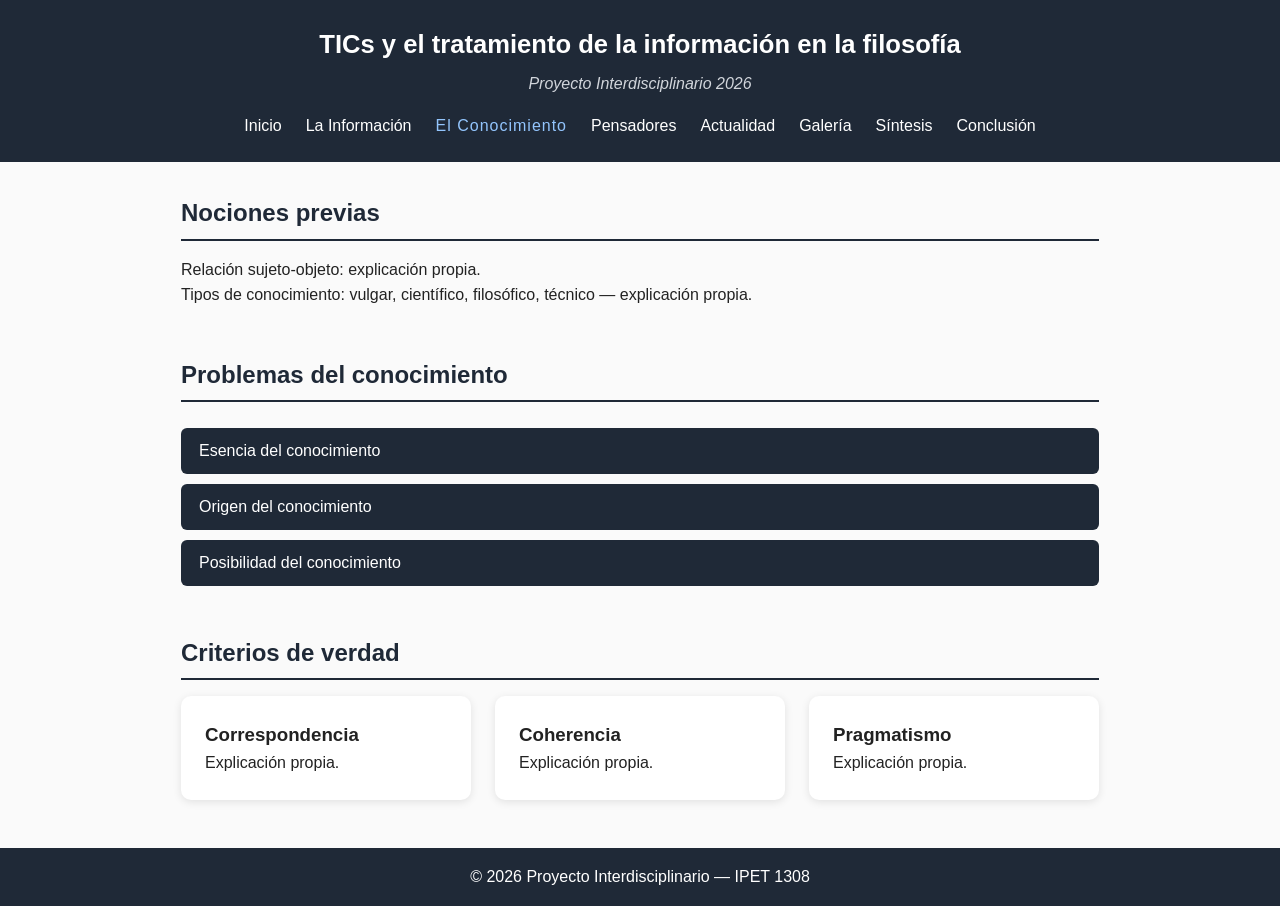
==== filosofia.html @ 6c41a99b "Add files via upload" ====
<!DOCTYPE html>
<html lang="es">
<head>
    <meta charset="UTF-8">
    <meta name="viewport" content="width=device-width, initial-scale=1.0">
    <title>El Conocimiento - TICs y Filosofía</title>
    <link rel="stylesheet" href="css/estilos.css">
</head>
<body>

    <header>
        <h1>TICs y el tratamiento de la información en la filosofía</h1>
        <p class="slogan">Proyecto Interdisciplinario 2026</p>
        <nav>
            <ul>
                <li><a href="index.html">Inicio</a></li>
                <li><a href="informacion.html">La Información</a></li>
                <li><a href="filosofia.html">El Conocimiento</a></li>
                <li><a href="pensadores.html">Pensadores</a></li>
                <li><a href="actualidad.html">Actualidad</a></li>
                <li><a href="galeria.html">Galería</a></li>
                <li><a href="sintesis.html">Síntesis</a></li>
                <li><a href="conclusion.html">Conclusión</a></li>
            </ul>
        </nav>
    </header>

    <main>
        <section id="nociones-previas">
            <h2>Nociones previas</h2>
            <!-- TAREA: Completá con la explicación de sujeto-objeto y tipos de conocimiento -->
            <p>Relación sujeto-objeto: explicación propia.</p>
            <p>Tipos de conocimiento: vulgar, científico, filosófico, técnico — explicación propia.</p>
        </section>

        <section id="problemas-conocimiento">
            <h2>Problemas del conocimiento</h2>

            <!-- ACORDEÓN: cada botón despliega su panel -->
            <button class="acordeon">Esencia del conocimiento</button>
            <div class="panel">
                <!-- TAREA: Completá con la explicación de dogmatismo, escepticismo, relativismo, criticismo -->
                <p>Texto explicativo.</p>
            </div>

            <button class="acordeon">Origen del conocimiento</button>
            <div class="panel">
                <!-- TAREA: Completá con racionalismo, empirismo y la síntesis kantiana -->
                <p>Texto explicativo.</p>
            </div>

            <button class="acordeon">Posibilidad del conocimiento</button>
            <div class="panel">
                <!-- TAREA: Completá con dogmatismo, escepticismo y criticismo aplicados a este problema -->
                <p>Texto explicativo.</p>
            </div>
        </section>

        <section id="criterios-verdad">
            <h2>Criterios de verdad</h2>
            <!-- TAREA: Completá cada tarjeta -->
            <div class="grid-tarjetas">
                <div class="tarjeta">
                    <h3>Correspondencia</h3>
                    <p>Explicación propia.</p>
                </div>
                <div class="tarjeta">
                    <h3>Coherencia</h3>
                    <p>Explicación propia.</p>
                </div>
                <div class="tarjeta">
                    <h3>Pragmatismo</h3>
                    <p>Explicación propia.</p>
                </div>
            </div>
        </section>
    </main>

    <footer>
        <p>© 2026 Proyecto Interdisciplinario — IPET 1308</p>
    </footer>

    <script src="js/script.js"></script>
</body>
</html>
---- css/estilos.css ----
/* RESET BÁSICO */
* {
    margin: 0;
    padding: 0;
    box-sizing: border-box;
}

body {
    font-family: 'Segoe UI', Arial, sans-serif;
    line-height: 1.6;
    color: #222;
    background-color: #fafafa;
}

/* ENCABEZADO */
header {
    background-color: #1f2937;
    color: white;
    padding: 1.5rem 2rem;
    text-align: center;
}

header h1 {
    font-size: 1.6em;
}

.slogan {
    margin-top: 6px;
    font-style: italic;
    color: #d1d5db;
}

nav ul {
    list-style: none;
    display: flex;
    justify-content: center;
    gap: 1.5rem;
    margin-top: 1rem;
    flex-wrap: wrap;
}

nav a {
    color: white;
    text-decoration: none;
    font-weight: 500;
    transition: color 0.2s ease, letter-spacing 0.2s ease;
}

nav a:hover,
nav a.activo {
    color: #93c5fd;
    letter-spacing: 1px;
}

/* CONTENIDO PRINCIPAL */
main {
    max-width: 950px;
    margin: 2rem auto;
    padding: 0 1rem;
}

section {
    margin-bottom: 3rem;
}

section h2 {
    color: #1f2937;
    border-bottom: 2px solid #1f2937;
    padding-bottom: 6px;
    margin-bottom: 16px;
}

/* TARJETAS */
.grid-tarjetas {
    display: grid;
    grid-template-columns: repeat(auto-fit, minmax(230px, 1fr));
    gap: 1.5rem;
    margin-top: 1rem;
}

.tarjeta {
    background: white;
    border-radius: 10px;
    box-shadow: 0 2px 8px rgba(0,0,0,0.1);
    padding: 1.5rem;
    transition: transform 0.3s ease, box-shadow 0.3s ease;
}

.tarjeta:hover {
    transform: translateY(-6px);
    box-shadow: 0 8px 20px rgba(0,0,0,0.15);
}

.tarjeta img {
    width: 100%;
    border-radius: 8px;
    margin-bottom: 10px;
}

/* ACORDEÓN */
.acordeon {
    width: 100%;
    text-align: left;
    background-color: #1f2937;
    color: white;
    border: none;
    padding: 14px 18px;
    font-size: 1em;
    cursor: pointer;
    border-radius: 6px;
    margin-top: 10px;
}

.acordeon:hover {
    background-color: #374151;
}

.panel {
    display: none;
    background-color: white;
    padding: 16px 18px;
    border-left: 3px solid #1f2937;
    margin-bottom: 4px;
}

/* CARRUSEL */
.carrusel {
    width: 100%;
    overflow: hidden;
    max-height: 350px;
}

.carrusel-contenido {
    display: flex;
    animation: desplazar 9s infinite;
}

.carrusel-contenido img {
    min-width: 100%;
    max-height: 350px;
    object-fit: cover;
}

@keyframes desplazar {
    0%   { transform: translateX(0%); }
    33%  { transform: translateX(-100%); }
    66%  { transform: translateX(-200%); }
    100% { transform: translateX(0%); }
}

/* GALERÍA DE IMÁGENES */
.galeria-grid {
    display: grid;
    grid-template-columns: repeat(3, 1fr);
    gap: 12px;
    margin-top: 16px;
}

.galeria-grid img {
    width: 100%;
    height: 200px;
    object-fit: cover;
    border-radius: 8px;
    transition: transform 0.3s ease, opacity 0.3s ease;
}

.galeria-grid img:hover {
    transform: scale(1.05);
    opacity: 0.9;
}

/* GALERÍA DE VIDEOS */
.video-grid {
    display: grid;
    grid-template-columns: repeat(auto-fit, minmax(300px, 1fr));
    gap: 1.5rem;
    margin-top: 16px;
}

.video-item iframe {
    border: none;
    border-radius: 8px;
    display: block;
}

.video-item p {
    margin-top: 8px;
    font-style: italic;
    color: #555;
}

/* TABLAS */
table {
    width: 100%;
    border-collapse: collapse;
    margin-top: 16px;
}

table th {
    background-color: #1f2937;
    color: white;
    padding: 10px 14px;
    text-align: left;
}

table td {
    padding: 10px 14px;
    border-bottom: 1px solid #ddd;
}

table tr:nth-child(even) {
    background-color: #f1f1f1;
}

/* PIE DE PÁGINA */
footer {
    text-align: center;
    padding: 1rem;
    background-color: #1f2937;
    color: white;
    margin-top: 3rem;
}

/* ANIMACIÓN DE ENTRADA DE SECCIONES */
section {
    animation: aparecer 0.5s ease-in;
}

@keyframes aparecer {
    from { opacity: 0; transform: translateY(20px); }
    to   { opacity: 1; transform: translateY(0); }
}
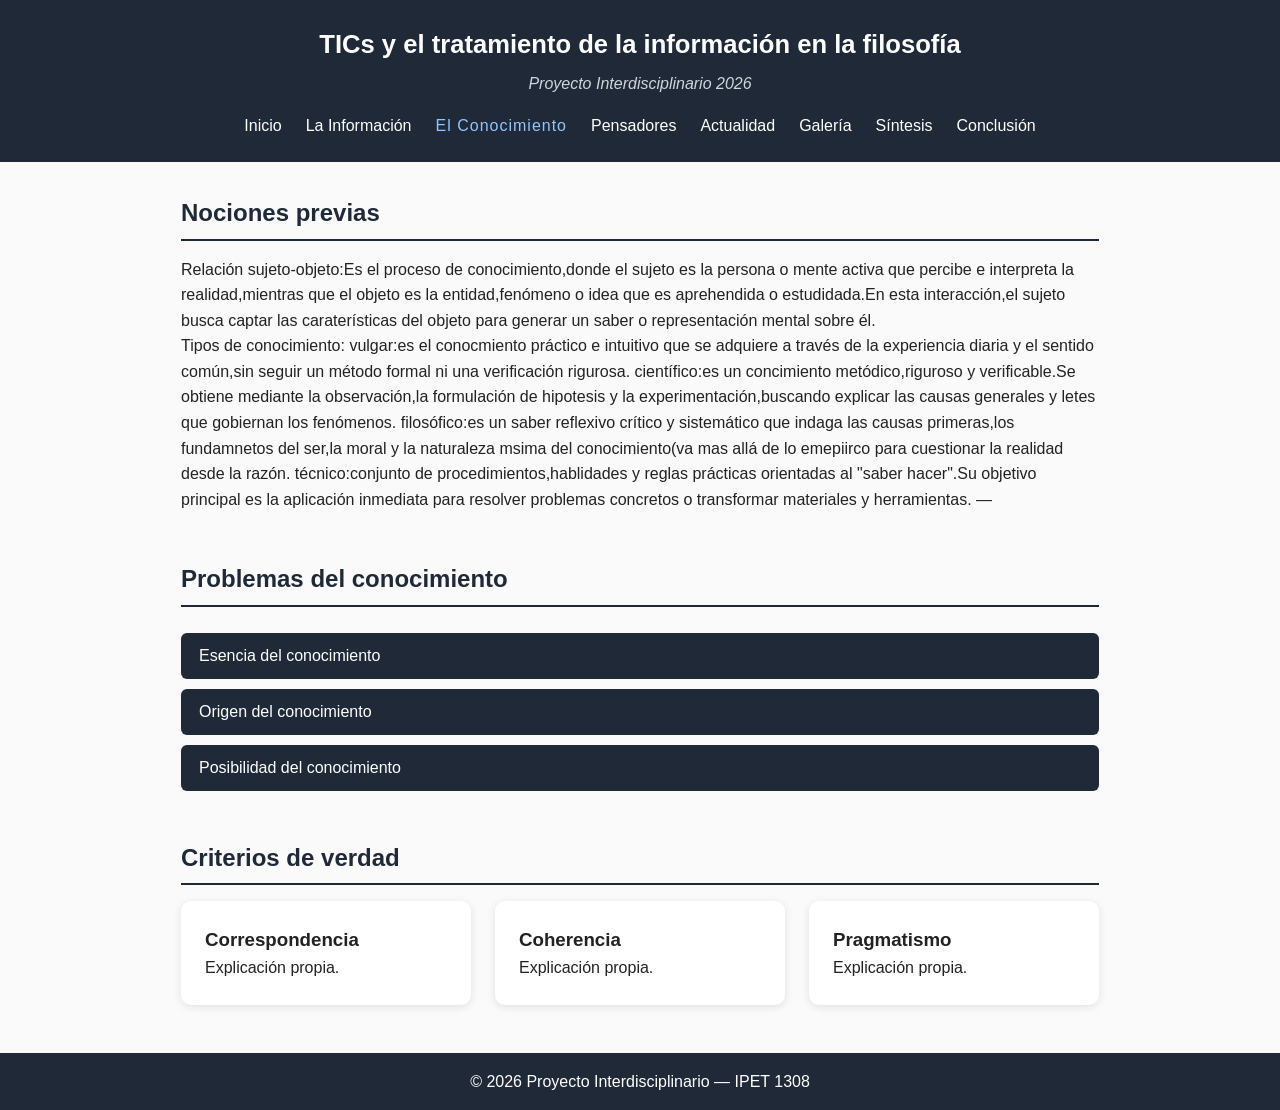
==== commit 819d69a1: "Update filosofia.html" ====
--- a/filosofia.html
+++ b/filosofia.html
@@ -29,8 +29,11 @@
         <section id="nociones-previas">
             <h2>Nociones previas</h2>
             <!-- TAREA: Completá con la explicación de sujeto-objeto y tipos de conocimiento -->
-            <p>Relación sujeto-objeto: explicación propia.</p>
-            <p>Tipos de conocimiento: vulgar, científico, filosófico, técnico — explicación propia.</p>
+            <p>Relación sujeto-objeto:Es el proceso de conocimiento,donde el sujeto es la persona o mente activa que percibe e interpreta la realidad,mientras que el objeto es la entidad,fenómeno o idea que es aprehendida o estudidada.En esta interacción,el sujeto busca captar las caraterísticas del objeto para generar un saber o representación mental sobre él.</p>
+            <p>Tipos de conocimiento: vulgar:es el conocmiento práctico e intuitivo que se adquiere a través de la experiencia diaria y el sentido común,sin seguir un método formal ni una verificación rigurosa.
+                científico:es un concimiento metódico,riguroso y verificable.Se obtiene mediante la observación,la formulación de hipotesis y la experimentación,buscando explicar las causas generales y letes que gobiernan los fenómenos.
+                filosófico:es un saber reflexivo crítico y sistemático que indaga las causas primeras,los fundamnetos del ser,la moral y la naturaleza msima del conocimiento(va mas allá de lo emepiirco para cuestionar la realidad desde la razón.
+                técnico:conjunto de procedimientos,hablidades y reglas prácticas orientadas al "saber hacer".Su objetivo principal es la aplicación inmediata para resolver problemas concretos o transformar materiales y herramientas. — </p>
         </section>
 
         <section id="problemas-conocimiento">
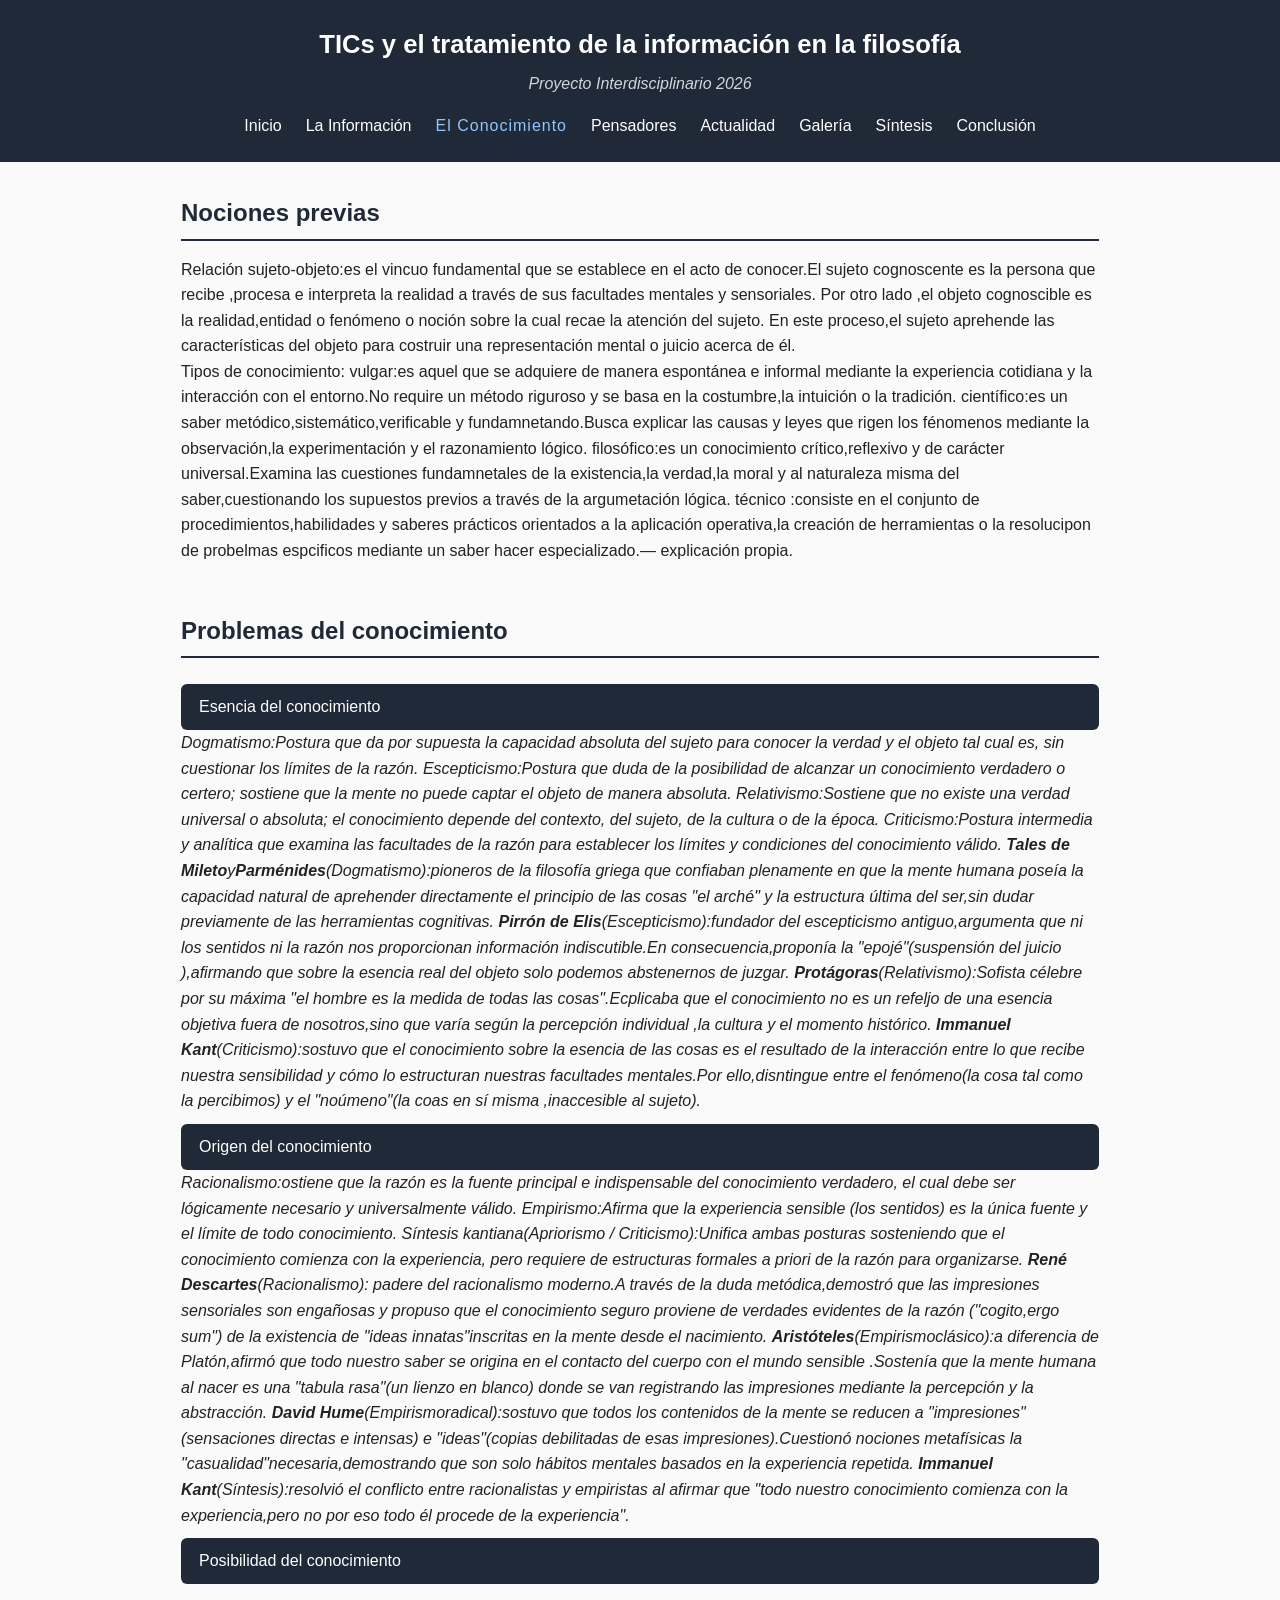
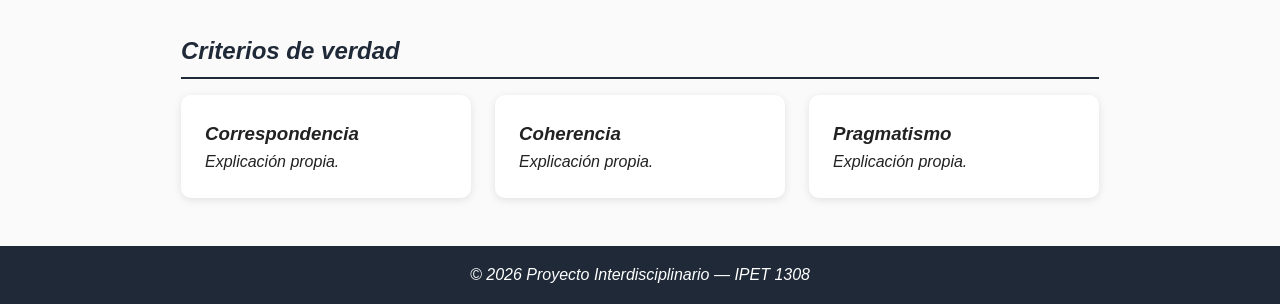
==== commit 48dbaa71: "Update filosofia.html" ====
--- a/filosofia.html
+++ b/filosofia.html
@@ -29,11 +29,13 @@
         <section id="nociones-previas">
             <h2>Nociones previas</h2>
             <!-- TAREA: Completá con la explicación de sujeto-objeto y tipos de conocimiento -->
-            <p>Relación sujeto-objeto:Es el proceso de conocimiento,donde el sujeto es la persona o mente activa que percibe e interpreta la realidad,mientras que el objeto es la entidad,fenómeno o idea que es aprehendida o estudidada.En esta interacción,el sujeto busca captar las caraterísticas del objeto para generar un saber o representación mental sobre él.</p>
-            <p>Tipos de conocimiento: vulgar:es el conocmiento práctico e intuitivo que se adquiere a través de la experiencia diaria y el sentido común,sin seguir un método formal ni una verificación rigurosa.
-                científico:es un concimiento metódico,riguroso y verificable.Se obtiene mediante la observación,la formulación de hipotesis y la experimentación,buscando explicar las causas generales y letes que gobiernan los fenómenos.
-                filosófico:es un saber reflexivo crítico y sistemático que indaga las causas primeras,los fundamnetos del ser,la moral y la naturaleza msima del conocimiento(va mas allá de lo emepiirco para cuestionar la realidad desde la razón.
-                técnico:conjunto de procedimientos,hablidades y reglas prácticas orientadas al "saber hacer".Su objetivo principal es la aplicación inmediata para resolver problemas concretos o transformar materiales y herramientas. — </p>
+            <p>Relación sujeto-objeto:es el vincuo fundamental que se establece en el acto de conocer.El sujeto cognoscente es la persona que recibe ,procesa e interpreta la realidad a través de sus facultades mentales y sensoriales.
+            Por otro lado ,el objeto cognoscible es la realidad,entidad o fenómeno o noción sobre la cual recae la atención del sujeto.
+            En este proceso,el sujeto aprehende las características del objeto para costruir una representación mental o juicio acerca de él.</p>
+            <p>Tipos de conocimiento: vulgar:es aquel que se adquiere de manera espontánea e informal mediante la experiencia cotidiana y la interacción con el entorno.No require un método riguroso y se basa en la costumbre,la intuición o la tradición.
+                científico:es un saber metódico,sistemático,verificable y fundamnetando.Busca explicar las causas y leyes que rigen los fénomenos mediante la observación,la experimentación y el razonamiento lógico.
+                filosófico:es un conocimiento crítico,reflexivo y de carácter universal.Examina las cuestiones fundamnetales de la existencia,la verdad,la moral y al naturaleza misma del saber,cuestionando los supuestos previos a través de la argumetación lógica.
+                técnico :consiste en el conjunto de procedimientos,habilidades y saberes prácticos orientados a la aplicación operativa,la creación de herramientas o la resolucipon de probelmas espcificos mediante un saber hacer especializado.— explicación propia.</p>
         </section>
 
         <section id="problemas-conocimiento">
@@ -43,19 +45,40 @@
             <button class="acordeon">Esencia del conocimiento</button>
             <div class="panel">
                 <!-- TAREA: Completá con la explicación de dogmatismo, escepticismo, relativismo, criticismo -->
-                <p>Texto explicativo.</p>
+                <p>La ensencia del conocimiento indaga sobre la relación entre el sujeto y el objeto y qué significa realmente la acción de conoder.</p>
             </div>
-
+            <i>Dogmatismo<i>:Postura que da por supuesta la capacidad absoluta del sujeto para conocer la verdad y el objeto tal cual es, sin cuestionar los límites de la razón.
+            <i>Escepticismo</i>:Postura que duda de la posibilidad de alcanzar un conocimiento verdadero o certero; sostiene que la mente no puede captar el objeto de manera absoluta.
+            <i>Relativismo</i>:Sostiene que no existe una verdad universal o absoluta; el conocimiento depende del contexto, del sujeto, de la cultura o de la época.
+            <i>Criticismo</i>:Postura intermedia y analítica que examina las facultades de la razón para establecer los límites y condiciones del conocimiento válido.
+               <b>Tales de Mileto</b>y<b>Parménides</b>(<i>Dogmatismo</i>):pioneros de la filosofía griega que confiaban plenamente en que la mente humana poseía la capacidad natural de aprehender directamente el principio de las cosas "el arché" y la estructura última del ser,sin dudar previamente de las herramientas cognitivas.
+                 <b>Pirrón de Elis</b>(<i>Escepticismo</i>):fundador del escepticismo antiguo,argumenta que ni los sentidos ni la razón nos proporcionan información indiscutible.En consecuencia,proponía la "epojé"(suspensión del juicio ),afirmando que sobre la esencia real del objeto solo podemos abstenernos de juzgar.
+                 <b>Protágoras</b>(<i>Relativismo</i>):Sofista célebre por su máxima "el hombre es la medida de todas las cosas".Ecplicaba que el conocimiento no es un refeljo de una esencia objetiva fuera de nosotros,sino que varía según la percepción individual ,la cultura y el momento histórico.
+                 <b>Immanuel Kant</b>(<i>Criticismo</i>):sostuvo que el conocimiento sobre la esencia de las cosas es el resultado de la interacción entre lo que recibe nuestra sensibilidad y cómo lo estructuran nuestras facultades mentales.Por ello,disntingue entre el fenómeno(la cosa tal como la percibimos) y el "noúmeno"(la coas en sí misma ,inaccesible al sujeto).
             <button class="acordeon">Origen del conocimiento</button>
             <div class="panel">
                 <!-- TAREA: Completá con racionalismo, empirismo y la síntesis kantiana -->
-                <p>Texto explicativo.</p>
+                <p> El origen del conocimiento busca determinar la fuente principal de donde provienen nuestras ideas y saberes</p>
             </div>
-
+            <i>Racionalismo</i>:ostiene que la razón es la fuente principal e indispensable del conocimiento verdadero, el cual debe ser lógicamente necesario y universalmente válido.
+            <i>Empirismo</i>:Afirma que la experiencia sensible (los sentidos) es la única fuente y el límite de todo conocimiento.
+            <i>Síntesis kantiana</i>(Apriorismo / Criticismo):Unifica ambas posturas sosteniendo que el conocimiento comienza con la experiencia, pero requiere de estructuras formales a priori de la razón para organizarse.
+                <b>René Descartes</b>(<i>Racionalismo</i>): padere del racionalismo moderno.A través de la duda metódica,demostró que las impresiones sensoriales son engañosas y propuso que el conocimiento seguro proviene de verdades evidentes de la razón ("cogito,ergo sum") de la existencia de "ideas innatas"inscritas en la mente desde el nacimiento.
+                <b>Aristóteles</b>(<i>Empirismo</i>clásico):a diferencia de Platón,afirmó que todo nuestro saber se origina en el contacto del cuerpo con el mundo sensible .Sostenía que la mente humana al nacer es una "tabula rasa"(un lienzo en blanco) donde se van registrando las impresiones mediante la percepción y la abstracción.
+                <b>David Hume</b>(<i>Empirismo</i>radical):sostuvo que todos los contenidos de la mente se reducen a "impresiones"(sensaciones directas e intensas) e "ideas"(copias debilitadas de esas impresiones).Cuestionó nociones metafísicas la "casualidad"necesaria,demostrando que son solo hábitos mentales basados en la experiencia repetida.
+                <b>Immanuel Kant</b>(<i>Síntesis</i>):resolvió el conflicto entre racionalistas y empiristas al afirmar que "todo nuestro conocimiento comienza con la experiencia,pero no por eso todo él procede de la experiencia".
             <button class="acordeon">Posibilidad del conocimiento</button>
             <div class="panel">
                 <!-- TAREA: Completá con dogmatismo, escepticismo y criticismo aplicados a este problema -->
-                <p>Texto explicativo.</p>
+                <p></p>
+           <i>Dogmatismo</i>:Responde afirmativamente de forma ilimitada; la realidad se nos presenta directamente y el conocimiento es posible y seguro.
+           <i>Escepticismo</i>:Responde negativamente; no es posible conocer la realidad objetiva con certeza absoluta, por lo que se debe dudar de toda afirmación.
+            <i>Criticismo</i>:Responde con matices; es posible conocer la realidad, pero únicamente tal y como se nos aparece a través de nuestras estructuras de conocimiento, no la realidad en sí misma.
+                <b>Platón</b>(<i>Dogmatismo</i>metafísico):afirmaba que la realidad absoluta sí se puede conocer,pero no mediante el mundo físico mudable,sino ascendiendo racionalmente hacia el "Mundo de las Ideas".Para Platón ,el ser humano posee la capacidad del intelecto
+                para alcanzar el conocimiento absoluto"episteme" y superar la simple opinión "doxa".
+                 <b> Sexto Empírico</b>(<i>Escepticismo</i>metódico):sostenía que no podemos afirmar nada definitivo sobre cómo es realmente el mundo exterior,ya que frente a cualquier argumento convincente siempre puede oponerse otro de igual fuerza.Consideraba que asumir
+                la imposibilidad de conocer la verdad objetiva libera al espíritu de dogmas inecesarios.
+                <b> Immanuel Kant</b>(<i>Criticismo</i>):a la pregunta de si se puede conocer la realidad tal y como es,Kant responde que solo es posible conocer el mundo "fenomenico"(la realidad construida y organizada por las estructuras cognitivas humanas).La realidad "en sí misma"(el "noúmneno)trasciende los limites de la razón pura y,por lo tanto,no se puede conocer objetivamente. 
             </div>
         </section>
 
